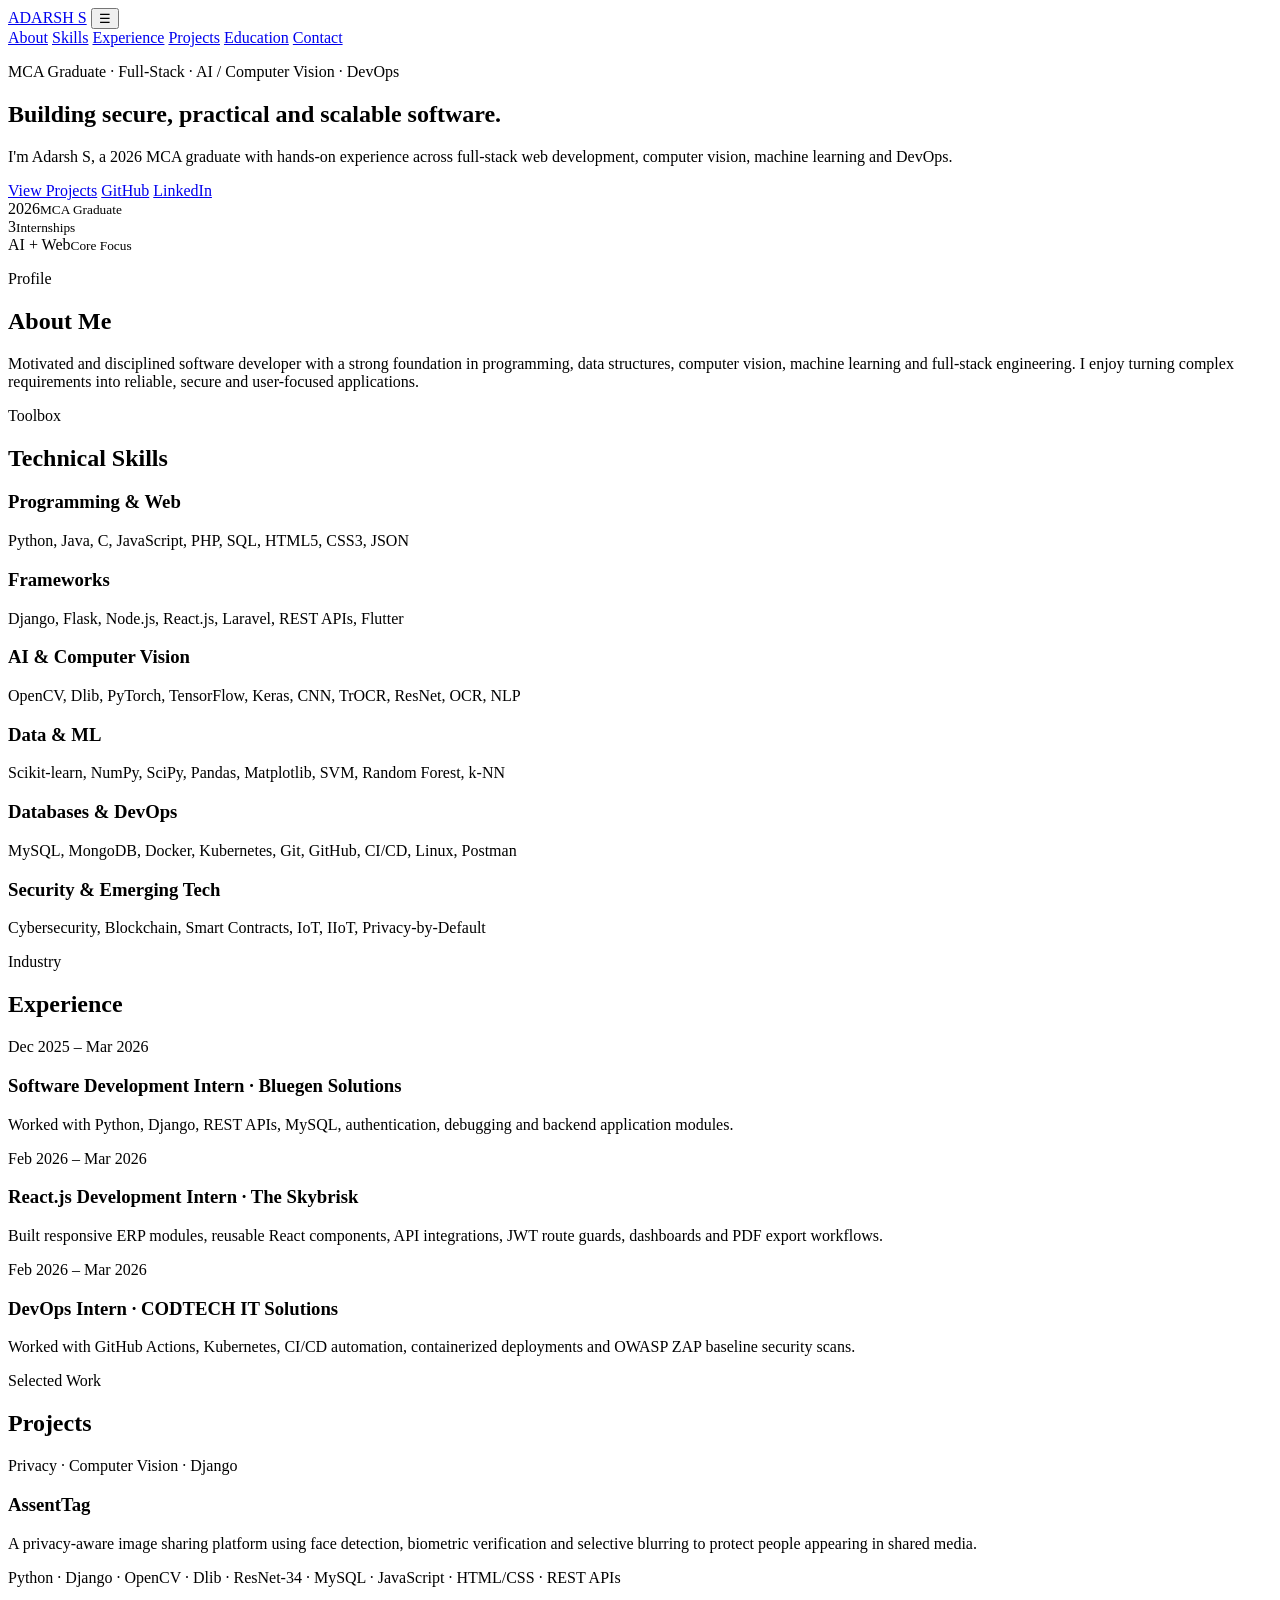
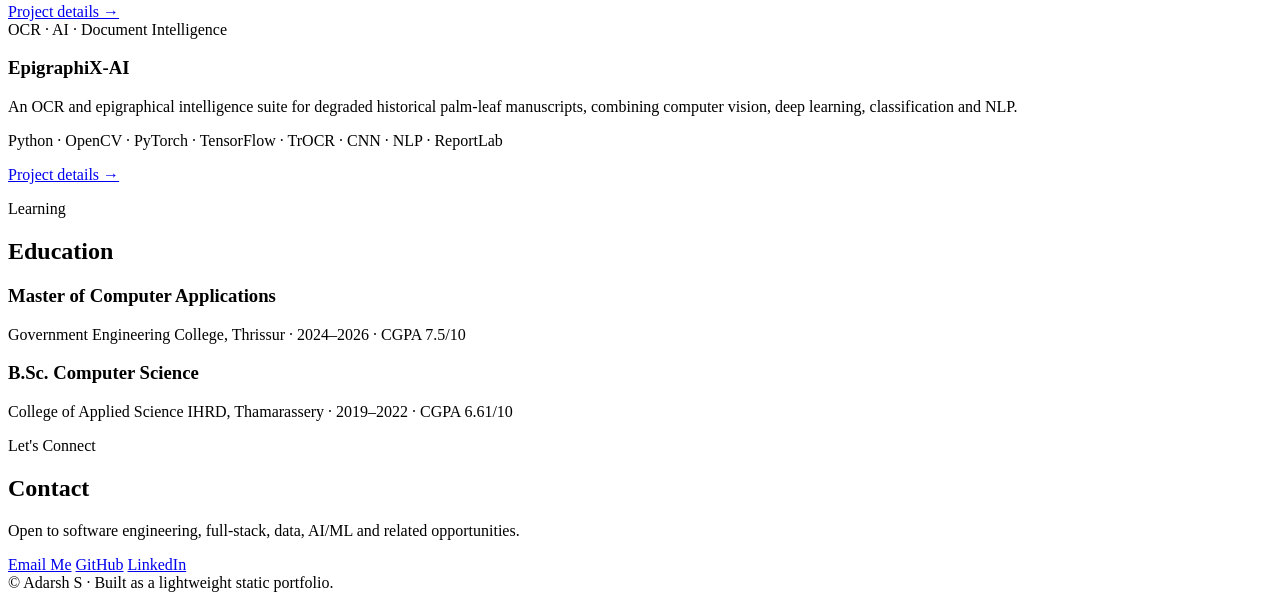
==== docs/index.html @ 658af289 "Add portfolio website" ====
<!doctype html>
<html lang="en">
<head>
  <meta charset="utf-8" />
  <meta name="viewport" content="width=device-width,initial-scale=1" />
  <meta name="description" content="Adarsh S — MCA graduate, full-stack developer, AI/Computer Vision enthusiast and DevOps learner." />
  <title>Adarsh S | Portfolio</title>
  <link rel="stylesheet" href="assets/css/style.css" />
</head>
<body>
  <header class="site-header">
    <a class="brand" href="#home">ADARSH S</a>
    <button class="menu-btn" aria-label="Toggle navigation" aria-expanded="false">☰</button>
    <nav class="nav" aria-label="Primary navigation">
      <a href="#about">About</a>
      <a href="#skills">Skills</a>
      <a href="#experience">Experience</a>
      <a href="#projects">Projects</a>
      <a href="#education">Education</a>
      <a href="#contact">Contact</a>
    </nav>
  </header>

  <main>
    <section id="home" class="hero">
      <div class="hero-copy">
        <p class="eyebrow">MCA Graduate · Full-Stack · AI / Computer Vision · DevOps</p>
        <h1>Building secure, practical and scalable software.</h1>
        <p class="lead">I'm Adarsh S, a 2026 MCA graduate with hands-on experience across full-stack web development, computer vision, machine learning and DevOps.</p>
        <div class="cta-row">
          <a class="btn primary" href="#projects">View Projects</a>
          <a class="btn" href="https://github.com/adarsh23saji" target="_blank" rel="noreferrer">GitHub</a>
          <a class="btn" href="https://www.linkedin.com/in/adarshs-031869355" target="_blank" rel="noreferrer">LinkedIn</a>
        </div>
      </div>
      <div class="hero-card">
        <div class="stat"><span>2026</span><small>MCA Graduate</small></div>
        <div class="stat"><span>3</span><small>Internships</small></div>
        <div class="stat"><span>AI + Web</span><small>Core Focus</small></div>
      </div>
    </section>

    <section id="about" class="section">
      <div class="section-head"><p>Profile</p><h2>About Me</h2></div>
      <p class="wide">Motivated and disciplined software developer with a strong foundation in programming, data structures, computer vision, machine learning and full-stack engineering. I enjoy turning complex requirements into reliable, secure and user-focused applications.</p>
    </section>

    <section id="skills" class="section">
      <div class="section-head"><p>Toolbox</p><h2>Technical Skills</h2></div>
      <div class="grid cards">
        <article class="card"><h3>Programming & Web</h3><p>Python, Java, C, JavaScript, PHP, SQL, HTML5, CSS3, JSON</p></article>
        <article class="card"><h3>Frameworks</h3><p>Django, Flask, Node.js, React.js, Laravel, REST APIs, Flutter</p></article>
        <article class="card"><h3>AI & Computer Vision</h3><p>OpenCV, Dlib, PyTorch, TensorFlow, Keras, CNN, TrOCR, ResNet, OCR, NLP</p></article>
        <article class="card"><h3>Data & ML</h3><p>Scikit-learn, NumPy, SciPy, Pandas, Matplotlib, SVM, Random Forest, k-NN</p></article>
        <article class="card"><h3>Databases & DevOps</h3><p>MySQL, MongoDB, Docker, Kubernetes, Git, GitHub, CI/CD, Linux, Postman</p></article>
        <article class="card"><h3>Security & Emerging Tech</h3><p>Cybersecurity, Blockchain, Smart Contracts, IoT, IIoT, Privacy-by-Default</p></article>
      </div>
    </section>

    <section id="experience" class="section">
      <div class="section-head"><p>Industry</p><h2>Experience</h2></div>
      <div class="timeline">
        <article><span>Dec 2025 – Mar 2026</span><h3>Software Development Intern · Bluegen Solutions</h3><p>Worked with Python, Django, REST APIs, MySQL, authentication, debugging and backend application modules.</p></article>
        <article><span>Feb 2026 – Mar 2026</span><h3>React.js Development Intern · The Skybrisk</h3><p>Built responsive ERP modules, reusable React components, API integrations, JWT route guards, dashboards and PDF export workflows.</p></article>
        <article><span>Feb 2026 – Mar 2026</span><h3>DevOps Intern · CODTECH IT Solutions</h3><p>Worked with GitHub Actions, Kubernetes, CI/CD automation, containerized deployments and OWASP ZAP baseline security scans.</p></article>
      </div>
    </section>

    <section id="projects" class="section">
      <div class="section-head"><p>Selected Work</p><h2>Projects</h2></div>
      <div class="grid projects">
        <article class="project-card">
          <div class="project-tag">Privacy · Computer Vision · Django</div>
          <h3>AssentTag</h3>
          <p>A privacy-aware image sharing platform using face detection, biometric verification and selective blurring to protect people appearing in shared media.</p>
          <p class="stack">Python · Django · OpenCV · Dlib · ResNet-34 · MySQL · JavaScript · HTML/CSS · REST APIs</p>
          <a href="projects/assenttag.html">Project details →</a>
        </article>
        <article class="project-card">
          <div class="project-tag">OCR · AI · Document Intelligence</div>
          <h3>EpigraphiX-AI</h3>
          <p>An OCR and epigraphical intelligence suite for degraded historical palm-leaf manuscripts, combining computer vision, deep learning, classification and NLP.</p>
          <p class="stack">Python · OpenCV · PyTorch · TensorFlow · TrOCR · CNN · NLP · ReportLab</p>
          <a href="projects/epigraphix-ai.html">Project details →</a>
        </article>
      </div>
    </section>

    <section id="education" class="section">
      <div class="section-head"><p>Learning</p><h2>Education</h2></div>
      <div class="grid cards">
        <article class="card"><h3>Master of Computer Applications</h3><p>Government Engineering College, Thrissur · 2024–2026 · CGPA 7.5/10</p></article>
        <article class="card"><h3>B.Sc. Computer Science</h3><p>College of Applied Science IHRD, Thamarassery · 2019–2022 · CGPA 6.61/10</p></article>
      </div>
    </section>

    <section id="contact" class="section contact">
      <div class="section-head"><p>Let's Connect</p><h2>Contact</h2></div>
      <p>Open to software engineering, full-stack, data, AI/ML and related opportunities.</p>
      <div class="cta-row">
        <a class="btn primary" href="mailto:oyadarsh@gmail.com">Email Me</a>
        <a class="btn" href="https://github.com/adarsh23saji" target="_blank" rel="noreferrer">GitHub</a>
        <a class="btn" href="https://www.linkedin.com/in/adarshs-031869355" target="_blank" rel="noreferrer">LinkedIn</a>
      </div>
    </section>
  </main>

  <footer>© <span id="year"></span> Adarsh S · Built as a lightweight static portfolio.</footer>
  <script src="assets/js/main.js"></script>
</body>
</html>
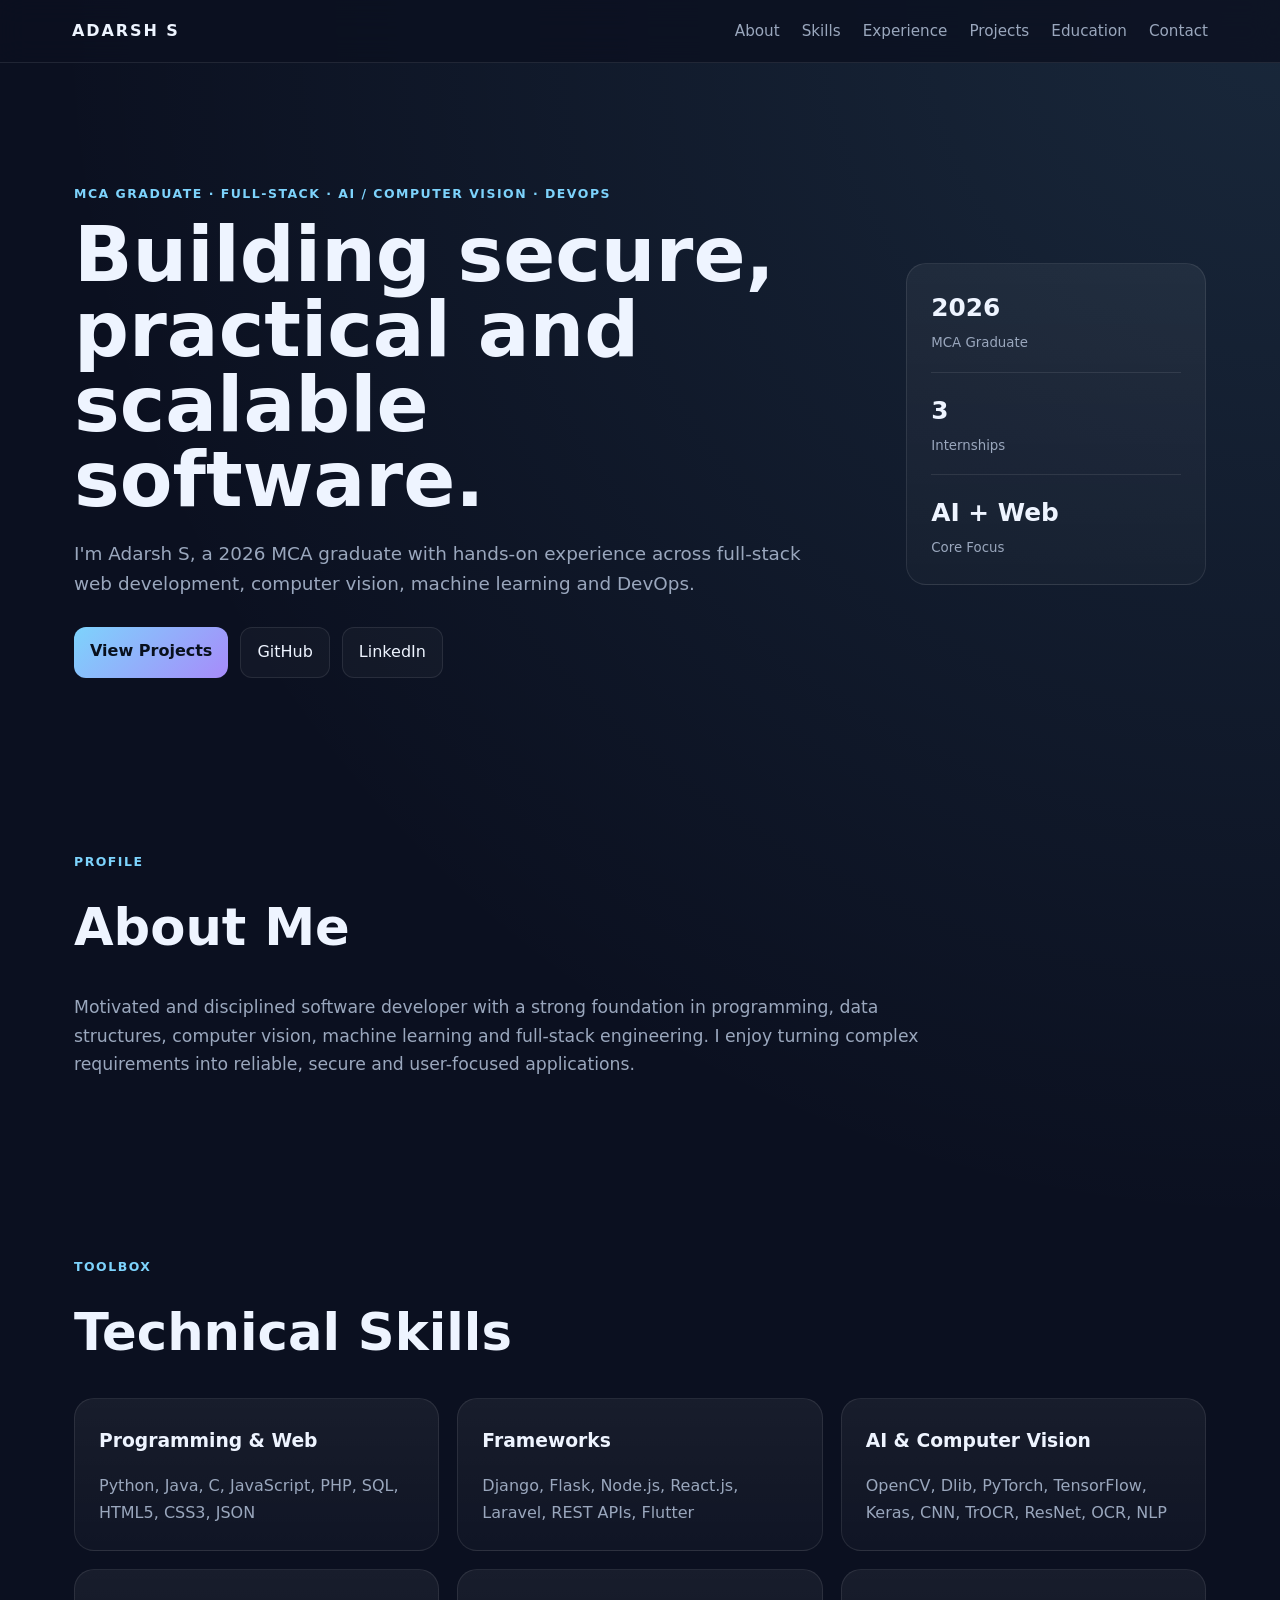
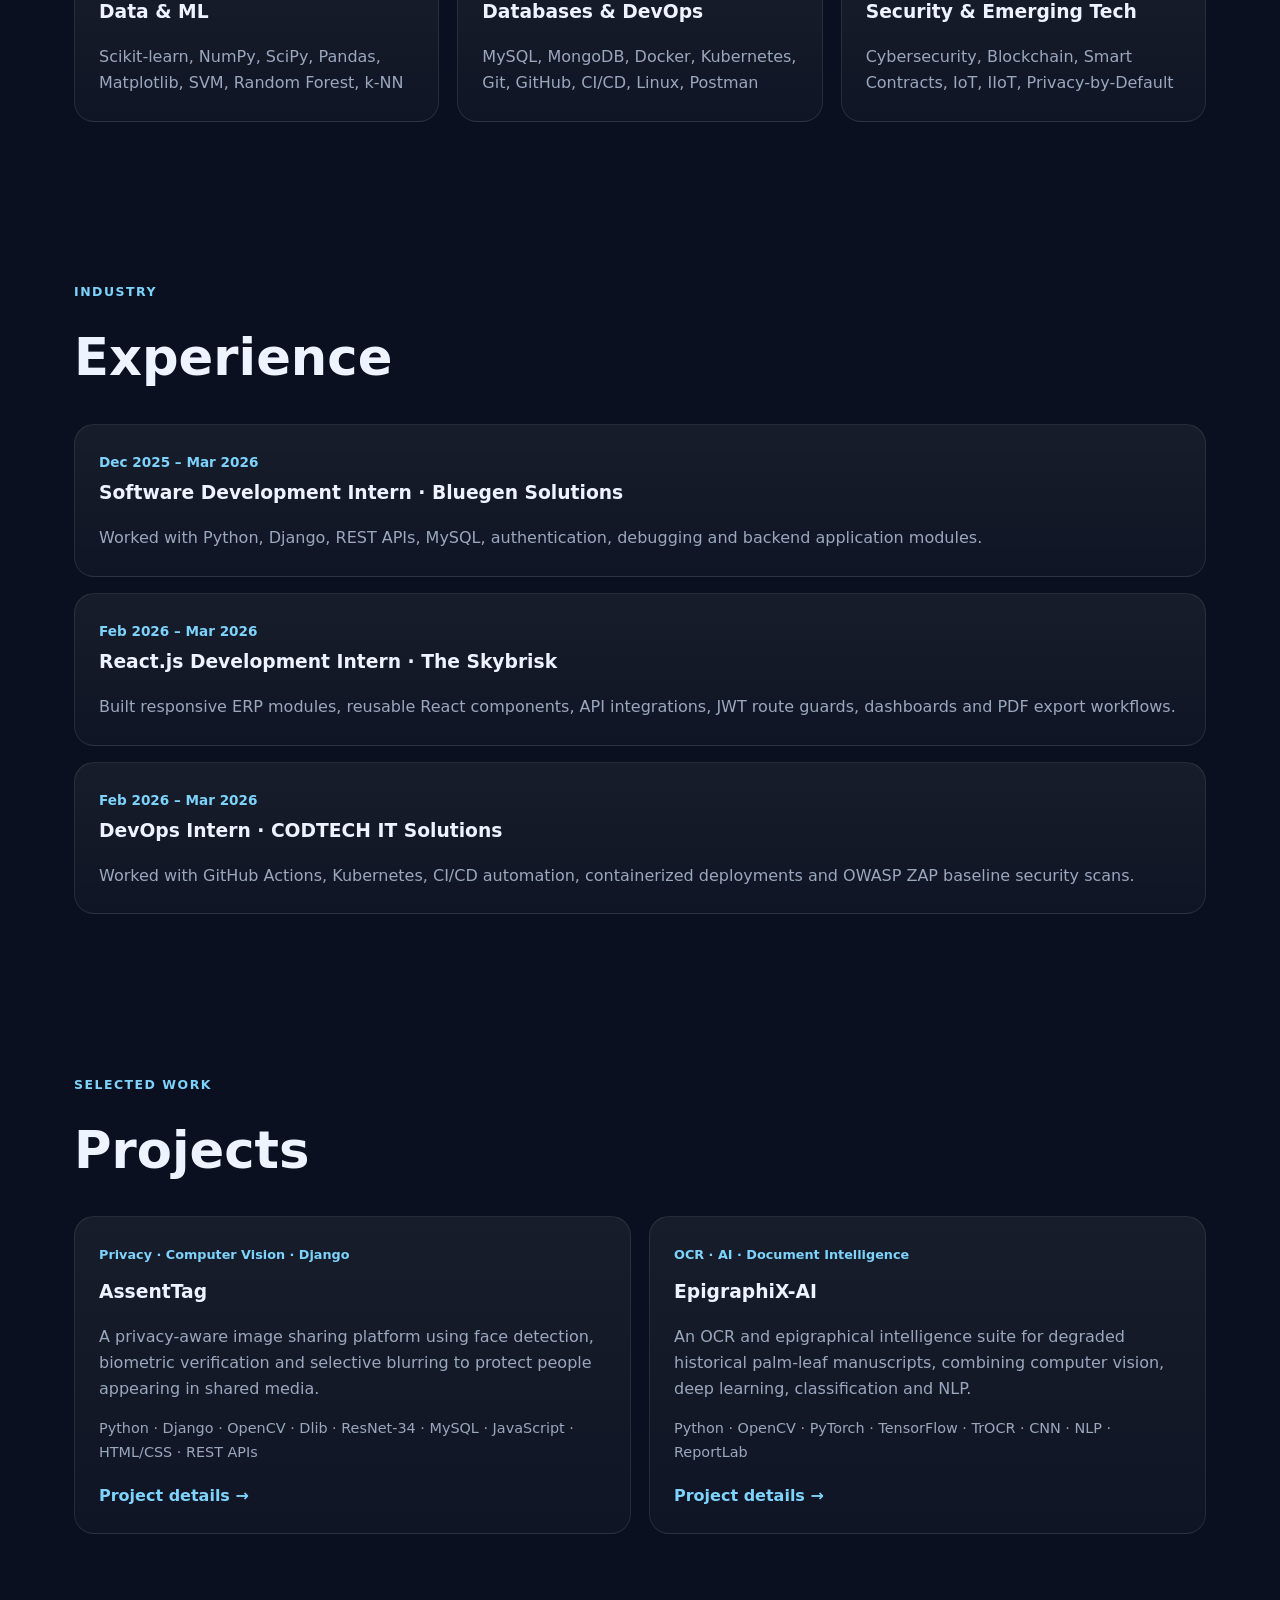
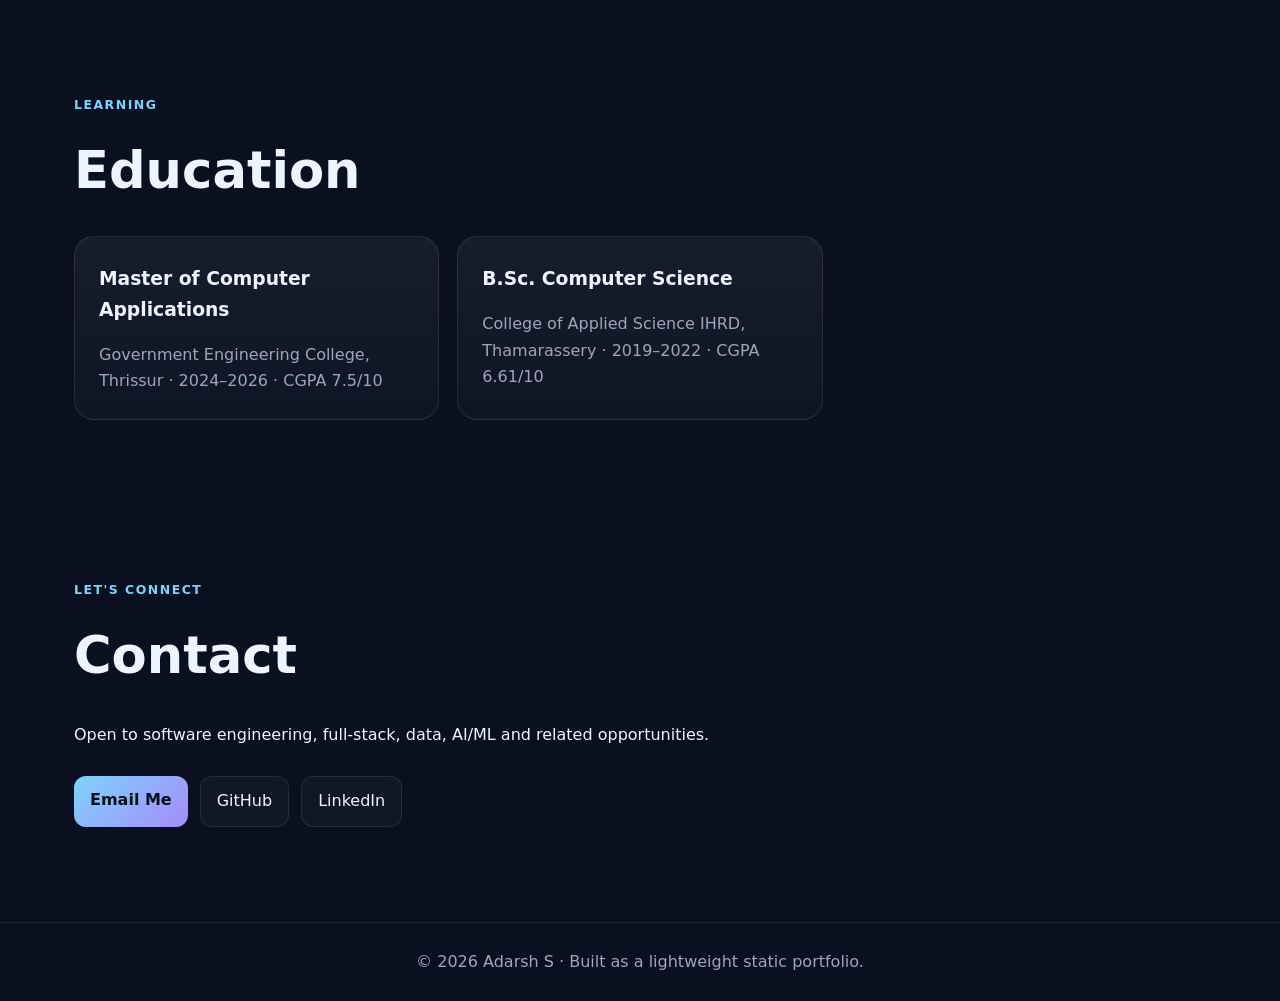
==== commit e6469285: "Fix LinkedIn profile link in portfolio" ====
--- a/docs/index.html
+++ b/docs/index.html
@@ -30,7 +30,7 @@
         <div class="cta-row">
           <a class="btn primary" href="#projects">View Projects</a>
           <a class="btn" href="https://github.com/adarsh23saji" target="_blank" rel="noreferrer">GitHub</a>
-          <a class="btn" href="https://www.linkedin.com/in/adarshs-031869355" target="_blank" rel="noreferrer">LinkedIn</a>
+          <a class="btn" href="https://www.linkedin.com/in/adarsh-s-031869355" target="_blank" rel="noreferrer">LinkedIn</a>
         </div>
       </div>
       <div class="hero-card">
@@ -100,7 +100,7 @@
       <div class="cta-row">
         <a class="btn primary" href="mailto:oyadarsh@gmail.com">Email Me</a>
         <a class="btn" href="https://github.com/adarsh23saji" target="_blank" rel="noreferrer">GitHub</a>
-        <a class="btn" href="https://www.linkedin.com/in/adarshs-031869355" target="_blank" rel="noreferrer">LinkedIn</a>
+        <a class="btn" href="https://www.linkedin.com/in/adarsh-s-031869355" target="_blank" rel="noreferrer">LinkedIn</a>
       </div>
     </section>
   </main>
--- a/docs/assets/css/style.css
+++ b/docs/assets/css/style.css
@@ -0,0 +1,10 @@
+:root{--bg:#0b1020;--panel:#121a31;--muted:#9aa7bd;--text:#eef4ff;--accent:#7dd3fc;--accent2:#a78bfa;--border:rgba(255,255,255,.09)}
+*{box-sizing:border-box}html{scroll-behavior:smooth}body{margin:0;font-family:Inter,ui-sans-serif,system-ui,-apple-system,BlinkMacSystemFont,"Segoe UI",sans-serif;background:radial-gradient(circle at top right,rgba(125,211,252,.12),transparent 28%),var(--bg);color:var(--text);line-height:1.65}
+a{color:inherit}.site-header{position:sticky;top:0;z-index:10;display:flex;align-items:center;justify-content:space-between;padding:18px min(6vw,72px);background:rgba(11,16,32,.82);backdrop-filter:blur(14px);border-bottom:1px solid var(--border)}
+.brand{text-decoration:none;font-weight:800;letter-spacing:.12em}.nav{display:flex;gap:22px}.nav a{text-decoration:none;color:var(--muted);font-size:.95rem}.nav a:hover{color:var(--text)}.menu-btn{display:none;background:none;border:1px solid var(--border);color:var(--text);border-radius:10px;padding:7px 10px}
+main{max-width:1180px;margin:auto;padding:0 24px}.hero{min-height:78vh;display:grid;grid-template-columns:1.45fr .55fr;gap:42px;align-items:center;padding:80px 0 60px}.eyebrow,.section-head p{color:var(--accent);font-weight:700;text-transform:uppercase;letter-spacing:.12em;font-size:.78rem}
+h1{font-size:clamp(2.6rem,6vw,5.8rem);line-height:.98;margin:.4rem 0 1.3rem;max-width:850px}h2{font-size:clamp(2rem,4vw,3.2rem);margin:.2rem 0 1.5rem}h3{margin:.2rem 0 .7rem}.lead{font-size:1.15rem;color:var(--muted);max-width:760px}.cta-row{display:flex;gap:12px;flex-wrap:wrap;margin-top:28px}.btn{display:inline-block;text-decoration:none;padding:11px 16px;border:1px solid var(--border);border-radius:12px;background:rgba(255,255,255,.03)}.btn.primary{background:linear-gradient(135deg,var(--accent),var(--accent2));color:#08101d;border:0;font-weight:800}
+.hero-card,.card,.project-card,.timeline article{background:linear-gradient(180deg,rgba(255,255,255,.055),rgba(255,255,255,.025));border:1px solid var(--border);border-radius:20px;padding:24px}.hero-card{display:grid;gap:18px}.stat{padding-bottom:16px;border-bottom:1px solid var(--border)}.stat:last-child{border:0;padding-bottom:0}.stat span{display:block;font-size:1.55rem;font-weight:800}.stat small{color:var(--muted)}
+.section{padding:74px 0}.wide{max-width:900px;color:var(--muted);font-size:1.08rem}.grid{display:grid;gap:18px}.cards{grid-template-columns:repeat(3,1fr)}.projects{grid-template-columns:repeat(2,1fr)}.card p,.project-card p,.timeline p{color:var(--muted);margin-bottom:0}.project-tag{display:inline-block;color:var(--accent);font-size:.8rem;font-weight:700;margin-bottom:8px}.project-card a{display:inline-block;margin-top:18px;color:var(--accent);text-decoration:none;font-weight:700}.stack{font-size:.9rem}.timeline{display:grid;gap:16px}.timeline article span{color:var(--accent);font-size:.85rem;font-weight:700}.contact{padding-bottom:95px}footer{border-top:1px solid var(--border);color:var(--muted);text-align:center;padding:26px 18px}
+.project-page{max-width:900px;margin:auto;padding:60px 24px}.project-page .back{text-decoration:none;color:var(--accent)}.project-page h1{font-size:clamp(2.6rem,6vw,4.8rem)}.project-page section{margin:42px 0}.project-page ul{color:var(--muted)}.pill-row{display:flex;flex-wrap:wrap;gap:8px}.pill{padding:7px 10px;border:1px solid var(--border);border-radius:999px;color:var(--muted);font-size:.88rem}
+@media(max-width:800px){.hero{grid-template-columns:1fr;min-height:auto;padding-top:64px}.cards,.projects{grid-template-columns:1fr}.menu-btn{display:block}.nav{display:none;position:absolute;top:66px;left:0;right:0;flex-direction:column;padding:18px 24px;background:#0b1020;border-bottom:1px solid var(--border)}.nav.open{display:flex}}
